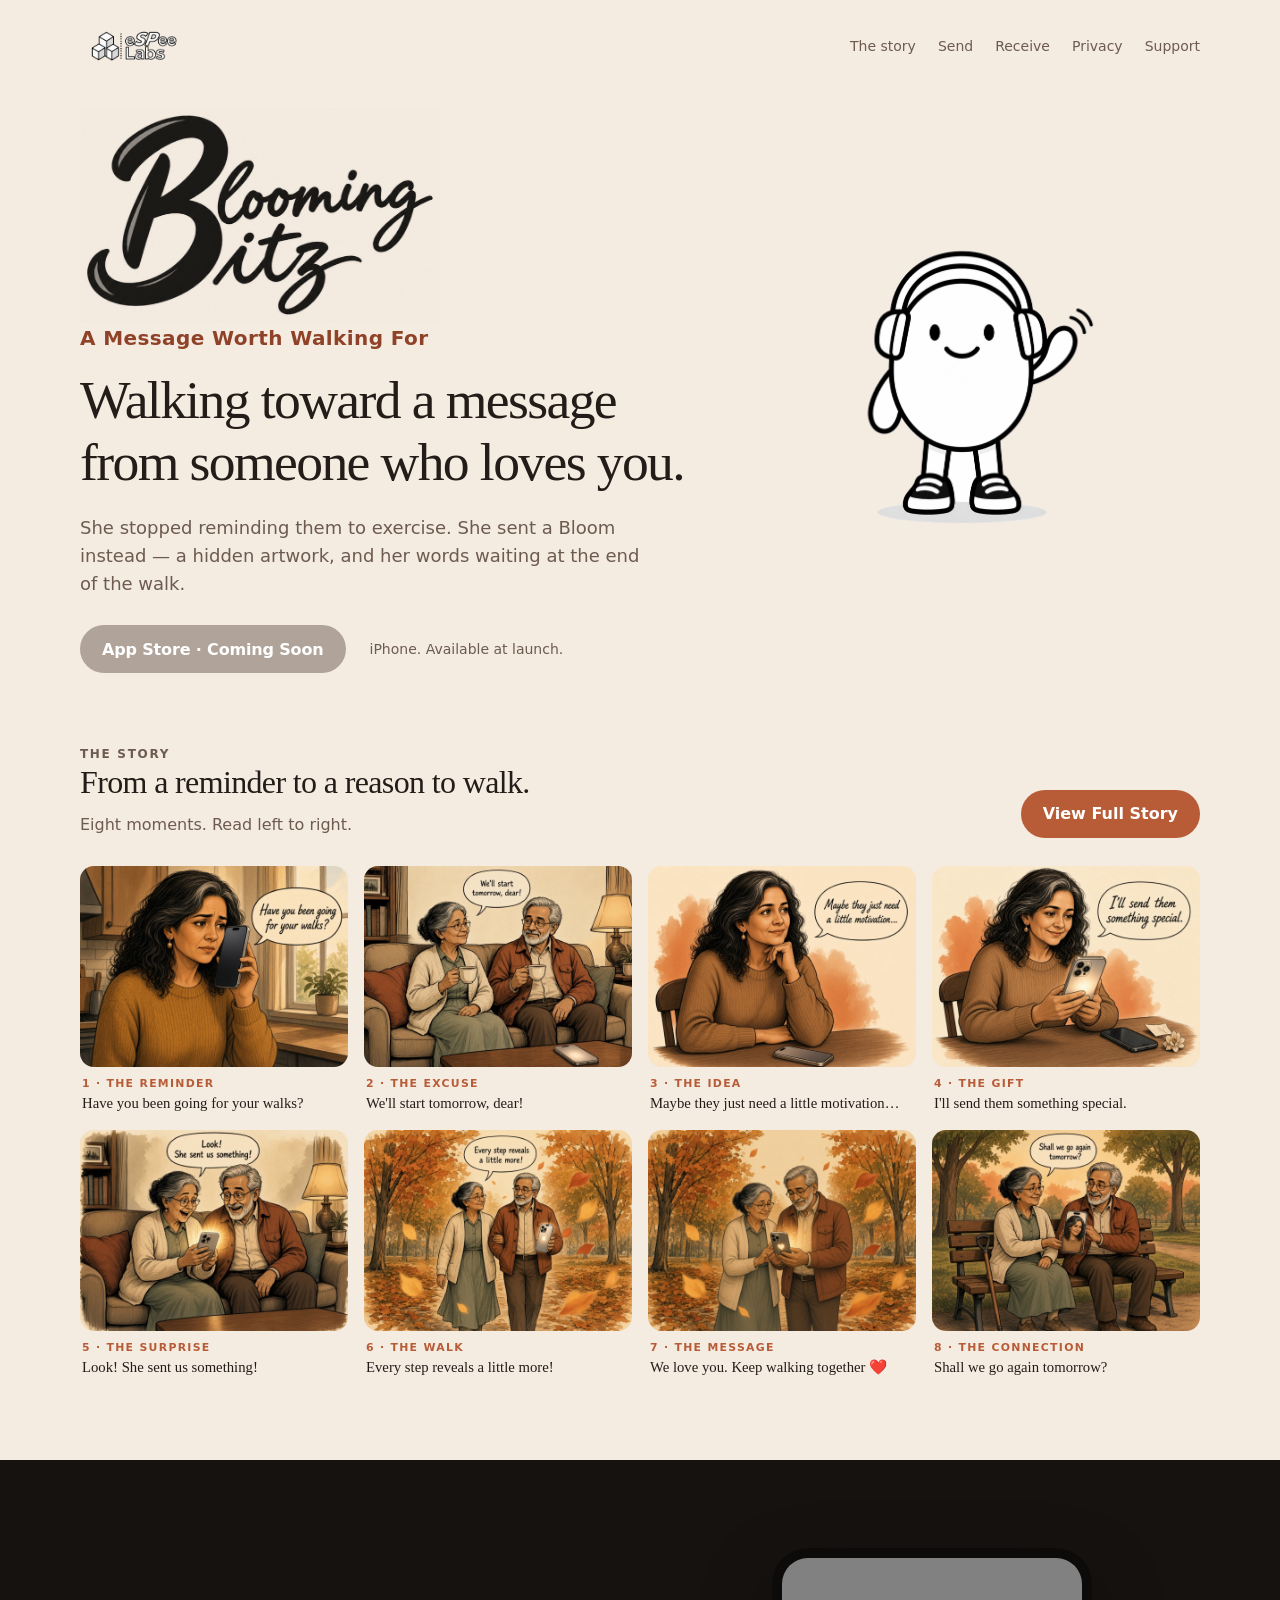
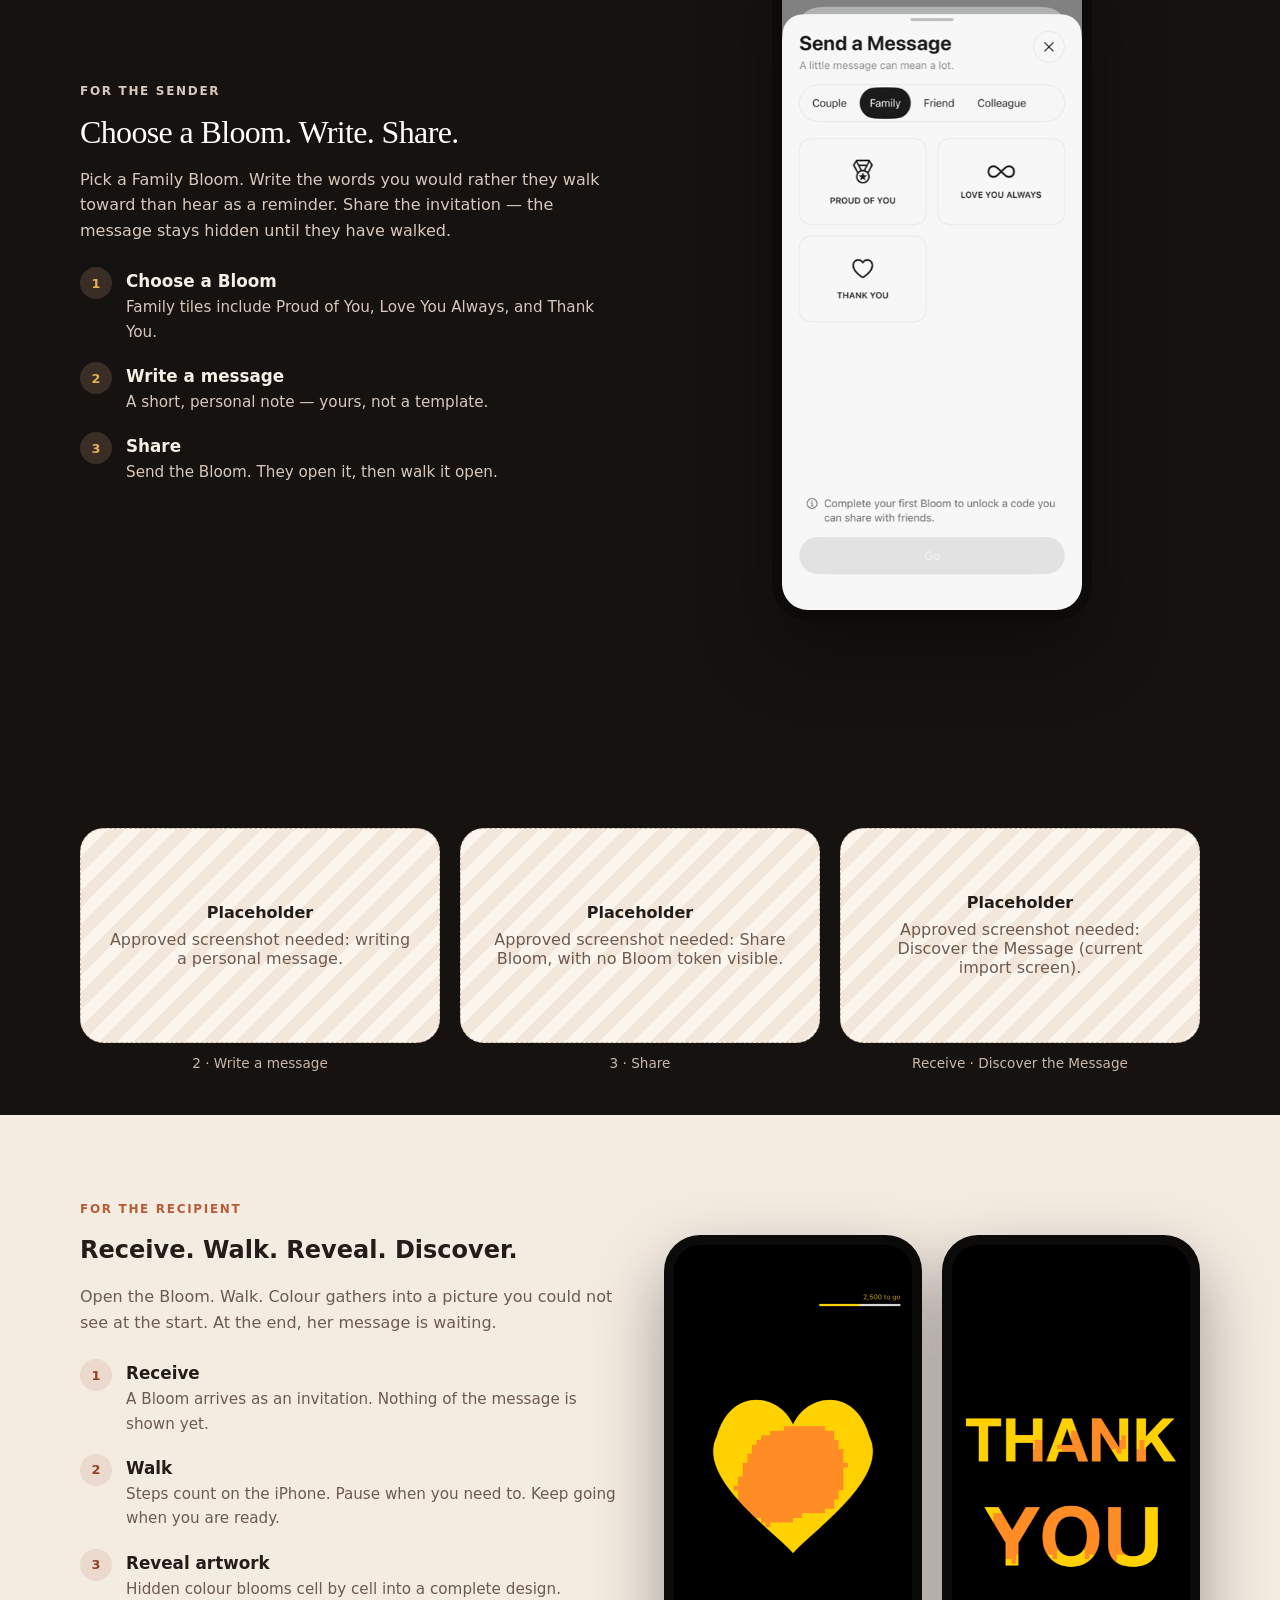
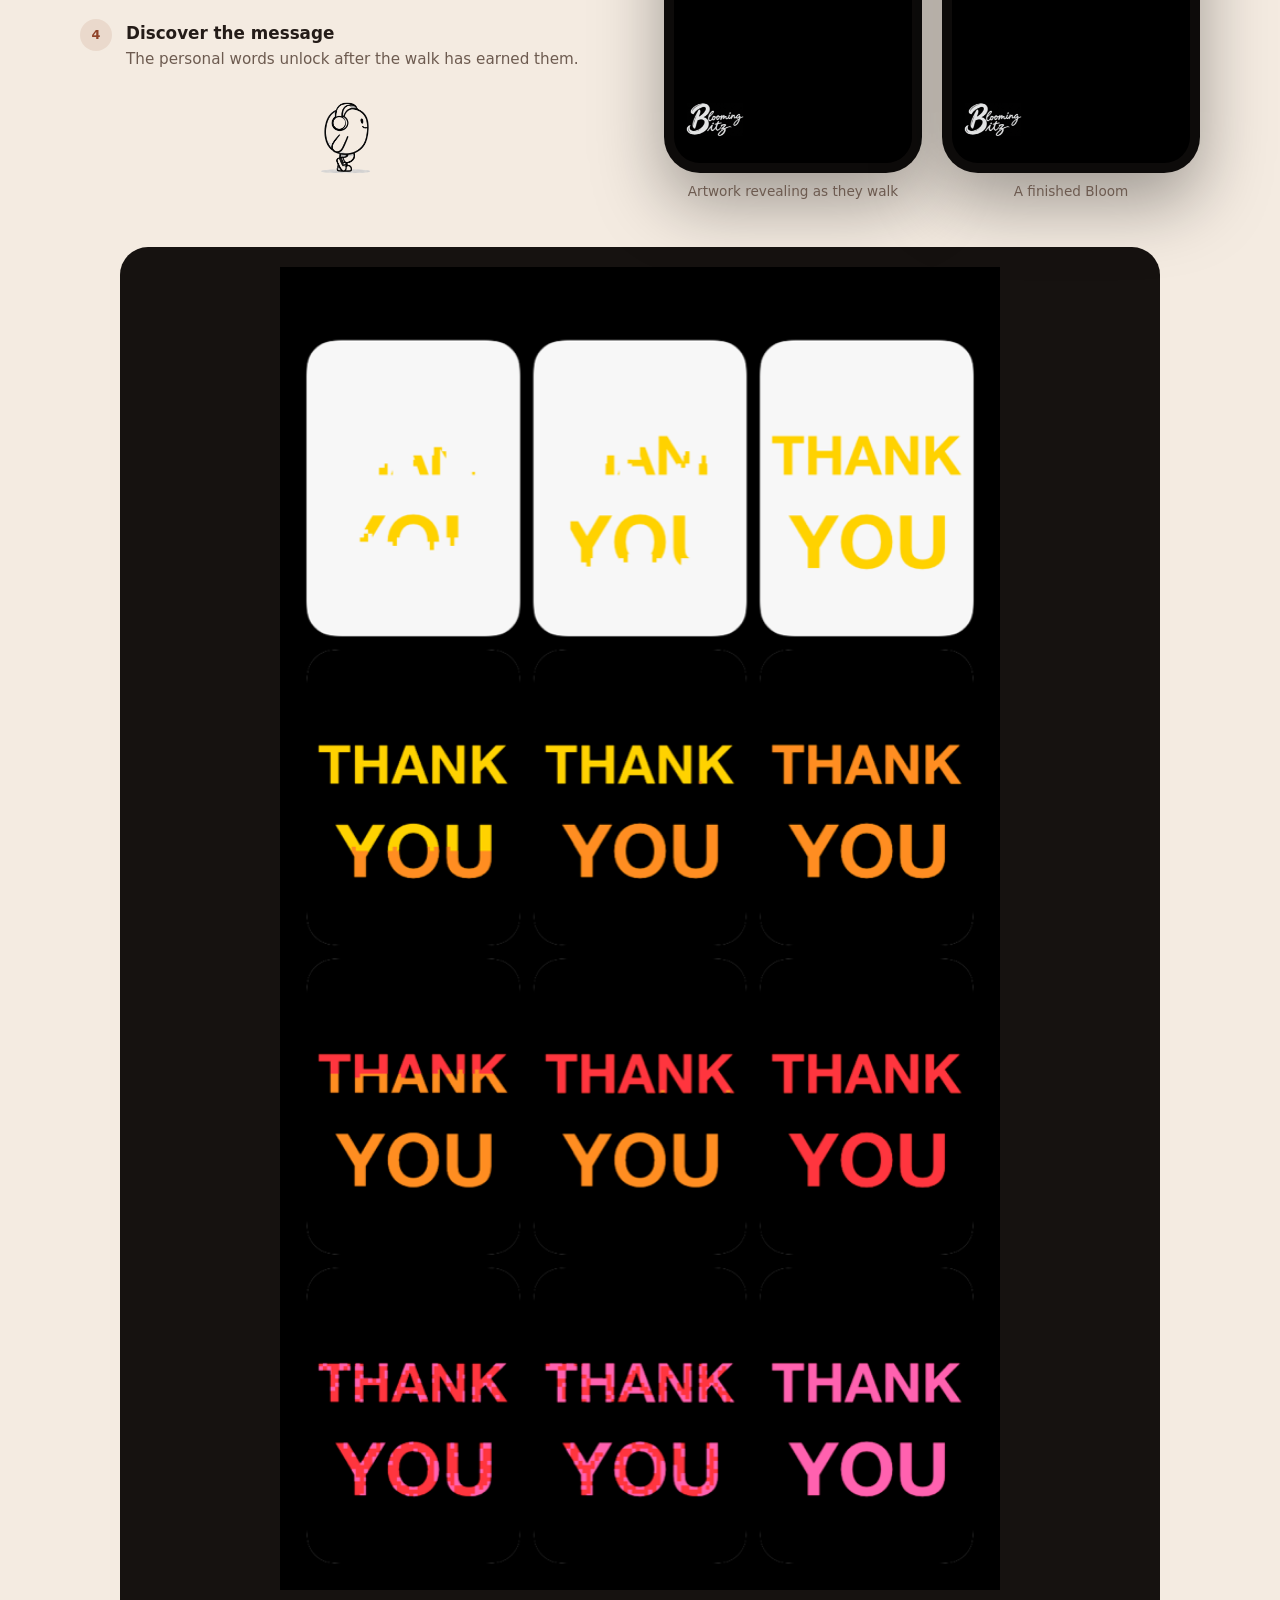
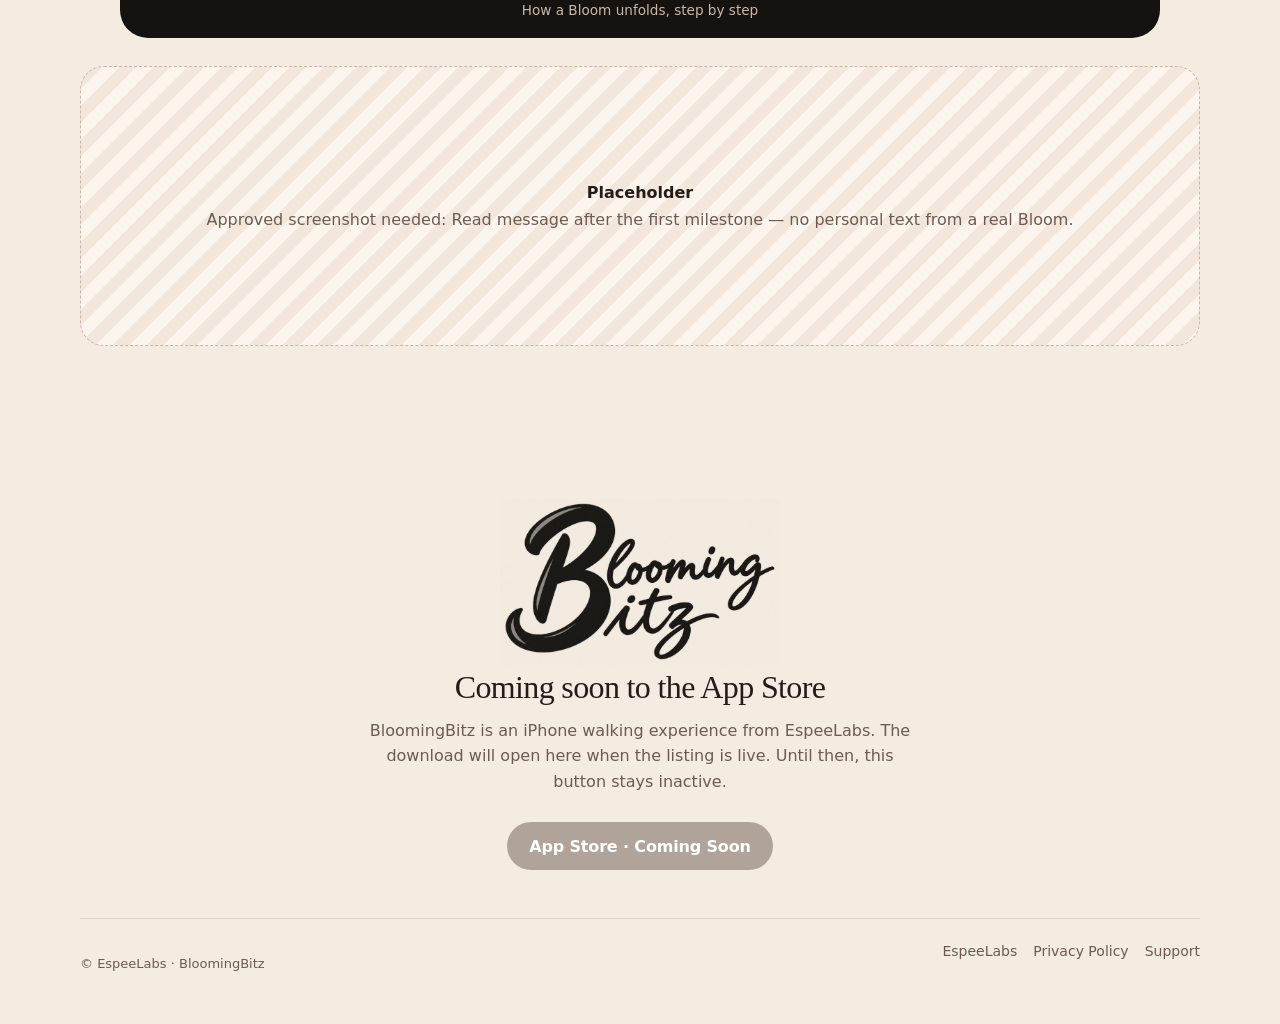
==== bloomingbitz/index.html @ 758274c8 "feat: add BloomingBitz landing page and comic story Co-authored-by: Cursor <cursoragent@cursor.com>" ====
<!doctype html>
<html lang="en">
<head>
  <meta charset="utf-8">
  <meta name="viewport" content="width=device-width, initial-scale=1">
  <title>BloomingBitz — A Message Worth Walking For</title>
  <meta name="description" content="A daughter sends a Bloom. Her parents walk, artwork unfolds, and a hidden message waits at the end. BloomingBitz: a message worth walking for.">
  <meta name="author" content="EspeeLabs">
  <meta name="color-scheme" content="light">
  <meta name="theme-color" content="#f4ebe1">
  <link rel="canonical" href="https://espeelabs.com/bloomingbitz/">
  <link rel="icon" href="media/icon.png" type="image/png">
  <link rel="apple-touch-icon" href="media/icon.png">
  <meta property="og:type" content="website">
  <meta property="og:site_name" content="EspeeLabs">
  <meta property="og:title" content="BloomingBitz — A Message Worth Walking For">
  <meta property="og:description" content="Walking toward a message from someone who loves you.">
  <meta property="og:url" content="https://espeelabs.com/bloomingbitz/">
  <meta property="og:image" content="https://espeelabs.com/bloomingbitz/media/icon.png">
  <meta property="og:image:alt" content="BloomingBitz app icon">
  <meta name="twitter:card" content="summary">
  <meta name="twitter:title" content="BloomingBitz — A Message Worth Walking For">
  <meta name="twitter:description" content="Walking toward a message from someone who loves you.">
  <meta name="twitter:image" content="https://espeelabs.com/bloomingbitz/media/icon.png">
  <script type="application/ld+json">
  {
    "@context": "https://schema.org",
    "@type": "SoftwareApplication",
    "name": "BloomingBitz",
    "applicationCategory": "HealthApplication",
    "operatingSystem": "iOS",
    "url": "https://espeelabs.com/bloomingbitz/",
    "image": "https://espeelabs.com/bloomingbitz/media/icon.png",
    "description": "A walking experience that reveals hidden artwork and a personal message, one step at a time.",
    "author": { "@type": "Organization", "name": "EspeeLabs", "url": "https://espeelabs.com/" }
  }
  </script>
  <style>
    :root {
      color-scheme: light;
      --paper: #f4ebe1;
      --paper-2: #fbf5ee;
      --ink: #241c18;
      --muted: #6d5b50;
      --line: #e2d3c6;
      --terracotta: #b85c38;
      --terracotta-deep: #8f4228;
      --peach: #f3d7c4;
      --night: #161210;
      --night-2: #221b17;
      --gold: #e2b15a;
      font-family: ui-sans-serif, system-ui, -apple-system, BlinkMacSystemFont, "Segoe UI", sans-serif;
      color: var(--ink);
      background: var(--paper);
    }
    * { box-sizing: border-box; }
    html { scroll-behavior: smooth; }
    body { margin: 0; }
    img { max-width: 100%; height: auto; }
    a { color: inherit; text-underline-offset: .2em; }
    a:hover { text-decoration-thickness: .12em; }
    a:focus-visible, button:focus-visible, .store-btn:focus-visible {
      outline: 2px solid var(--terracotta);
      outline-offset: 4px;
      border-radius: 4px;
    }
    .skip {
      position: absolute;
      left: 12px;
      top: -40px;
      background: var(--ink);
      color: var(--paper);
      padding: .6rem 1rem;
      z-index: 10;
    }
    .skip:focus { top: 12px; }
    .wrap { width: min(100% - 40px, 1120px); margin-inline: auto; }
    header {
      display: flex;
      justify-content: space-between;
      align-items: center;
      gap: 20px;
      padding-block: 28px 8px;
    }
    .brand {
      display: block;
      flex: 0 0 auto;
      text-decoration: none;
      line-height: 0;
    }
    .brand img {
      display: block;
      height: 36px;
      width: auto;
    }
    nav { display: flex; flex-wrap: wrap; gap: 8px 22px; font-size: .875rem; }
    nav a { text-decoration: none; color: var(--muted); }
    nav a:hover { color: var(--ink); text-decoration: underline; }
    .hero {
      display: grid;
      grid-template-columns: 1.15fr .85fr;
      gap: 40px;
      align-items: center;
      padding-block: 36px 72px;
    }
    .logo {
      display: block;
      width: min(100%, 360px);
      margin: 0 0 4px;
      mix-blend-mode: multiply;
    }
    .subtitle {
      margin: 0 0 20px;
      color: var(--terracotta-deep);
      font-size: clamp(1.05rem, 2vw, 1.25rem);
      font-weight: 600;
      letter-spacing: .02em;
    }
    h1 {
      margin: 0 0 20px;
      font-family: "Iowan Old Style", "Palatino Linotype", Palatino, Georgia, serif;
      font-size: clamp(2rem, 5vw, 3.35rem);
      font-weight: 500;
      line-height: 1.15;
      letter-spacing: -.03em;
      text-wrap: balance;
    }
    .lede {
      margin: 0 0 28px;
      max-width: 36rem;
      color: var(--muted);
      font-size: 1.125rem;
      line-height: 1.55;
    }
    .hero-visual {
      position: relative;
      min-height: 280px;
      display: grid;
      place-items: end center;
    }
    .beebee {
      width: min(58%, 280px);
      display: block;
    }
    .cta-row { display: flex; flex-wrap: wrap; align-items: center; gap: 16px 24px; }
    .store-btn {
      display: inline-flex;
      align-items: center;
      justify-content: center;
      min-height: 48px;
      padding: 12px 22px;
      border-radius: 999px;
      background: #b0a49a;
      color: #fff;
      font-weight: 600;
      letter-spacing: -.01em;
      cursor: not-allowed;
      user-select: none;
    }
    .cta-note { margin: 0; color: var(--muted); font-size: .875rem; }
    .story { padding-bottom: 80px; }
    .story-head {
      display: flex;
      flex-wrap: wrap;
      align-items: flex-end;
      justify-content: space-between;
      gap: 16px 24px;
      margin-bottom: 28px;
    }
    .story-copy { max-width: 34rem; }
    .story-head h2 { margin-bottom: 8px; }
    .story-view {
      min-height: 48px;
      padding: 12px 22px;
      border: 0;
      border-radius: 999px;
      background: var(--terracotta);
      color: #fff;
      font: inherit;
      font-weight: 650;
      cursor: pointer;
    }
    .story-view:focus-visible {
      outline: 2px solid var(--terracotta-deep);
      outline-offset: 4px;
    }
    .comic {
      list-style: none;
      margin: 0;
      padding: 0;
      display: grid;
      grid-template-columns: repeat(4, 1fr);
      gap: 14px 16px;
    }
    .comic figure { margin: 0; }
    .comic img {
      display: block;
      width: 100%;
      height: auto;
      aspect-ratio: 4 / 3;
      object-fit: cover;
      border-radius: 14px;
      background: #ead9cc;
    }
    .comic figcaption { padding: 10px 2px 2px; }
    .comic-title {
      display: block;
      font-size: .68rem;
      font-weight: 700;
      letter-spacing: .12em;
      text-transform: uppercase;
      color: var(--terracotta);
      margin-bottom: 4px;
    }
    .comic q {
      display: block;
      quotes: none;
      font-family: "Iowan Old Style", "Palatino Linotype", Palatino, Georgia, serif;
      font-size: .92rem;
      line-height: 1.35;
      color: var(--ink);
    }
    .kicker {
      margin: 0 0 12px;
      color: var(--terracotta);
      font-size: .75rem;
      font-weight: 700;
      letter-spacing: .14em;
      text-transform: uppercase;
    }
    .story-head h2, .panel h2, .cta-band h2 {
      margin: 0 0 12px;
      font-family: "Iowan Old Style", "Palatino Linotype", Palatino, Georgia, serif;
      font-size: clamp(1.5rem, 3vw, 2rem);
      font-weight: 500;
      letter-spacing: -.02em;
    }
    .story-head p { margin: 0; color: var(--muted); line-height: 1.55; }
    .band { background: var(--night); color: #f6efe6; }
    .band .wrap { padding-block: 72px; }
    .band h2 { color: #fff; }
    .panel p, .steps p { color: #d8c8bb; line-height: 1.6; }
    .split {
      display: grid;
      grid-template-columns: 1fr 1fr;
      gap: 48px;
      align-items: center;
    }
    .steps { list-style: none; margin: 24px 0 0; padding: 0; display: grid; gap: 18px; }
    .steps li {
      display: grid;
      grid-template-columns: auto 1fr;
      gap: 14px;
      align-items: start;
    }
    .num {
      width: 32px;
      height: 32px;
      border-radius: 50%;
      display: grid;
      place-items: center;
      background: #3a2d26;
      color: var(--gold);
      font-size: .8rem;
      font-weight: 700;
    }
    .steps h3 { margin: 4px 0 4px; font-size: 1.05rem; }
    .steps p { margin: 0; font-size: .95rem; }
    .ink-copy { color: var(--muted); line-height: 1.6; max-width: 36rem; }
    .ink-steps { color: var(--ink); }
    .ink-steps .num { background: #ead9cc; color: var(--terracotta-deep); }
    .ink-steps p { color: var(--muted); }
    .cap { display: block; margin-top: 12px; text-align: center; font-size: .85rem; color: #c9b8aa; }
    .cap-ink { color: var(--muted); }
    .phone {
      width: min(100%, 320px);
      margin-inline: auto;
      background: #0d0b0a;
      border-radius: 36px;
      padding: 10px;
      box-shadow: 0 30px 70px rgba(0,0,0,.35);
    }
    .phone img { display: block; width: 100%; border-radius: 26px; }
    .light-section { padding-block: 80px; }
    .placeholder {
      min-height: 280px;
      border: 1.5px dashed #c9b6a6;
      border-radius: 24px;
      background: repeating-linear-gradient(-45deg, #fbf5ee, #fbf5ee 12px, #f3e7db 12px, #f3e7db 24px);
      display: grid;
      place-items: center;
      text-align: center;
      padding: 28px;
      color: var(--muted);
    }
    .placeholder strong { display: block; color: var(--ink); margin-bottom: 8px; }
    .trio {
      display: grid;
      grid-template-columns: repeat(3, 1fr);
      gap: 20px;
      margin-top: 48px;
      align-items: stretch;
    }
    .trio .phone, .trio .placeholder { width: 100%; }
    .trio .placeholder { min-height: 100%; }
    .gallery {
      display: grid;
      grid-template-columns: repeat(3, 1fr);
      gap: 20px;
      margin-top: 40px;
    }
    .gallery.pair { grid-template-columns: 1fr 1fr; align-items: end; }
    .gallery figure { margin: 0; }
    .gallery figcaption {
      margin-top: 10px;
      color: var(--muted);
      font-size: .85rem;
      text-align: center;
    }
    .stages {
      margin-top: 48px;
      background: var(--night);
      border-radius: 28px;
      padding: 20px;
    }
    .stages img { display: block; width: min(100%, 720px); margin-inline: auto; }
    .cta-band {
      text-align: center;
      padding-block: 72px 48px;
    }
    .cta-band .logo { width: min(70%, 280px); margin-inline: auto; }
    .cta-band p { max-width: 34rem; margin: 0 auto 28px; color: var(--muted); line-height: 1.6; }
    .cta-band .cta-row { justify-content: center; }
    footer {
      border-top: 1px solid var(--line);
      padding-block: 24px 40px;
      color: var(--muted);
      font-size: .8125rem;
      display: flex;
      flex-wrap: wrap;
      justify-content: space-between;
      gap: 12px 24px;
    }
    footer nav { gap: 16px; }
    .walk-row {
      display: flex;
      align-items: flex-end;
      gap: 16px;
      justify-content: center;
      margin-top: 8px;
    }
    .walk-row img { width: 92px; }
    @media (max-width: 860px) {
      header { flex-wrap: wrap; align-items: flex-start; }
      .brand img { height: 28px; }
      nav { width: 100%; }
      .hero, .split, .gallery, .trio { grid-template-columns: 1fr; }
      .comic { grid-template-columns: 1fr 1fr; gap: 12px 12px; }
      .comic-viewer .comic { grid-template-columns: 1fr; gap: 20px; }
      .comic-viewer img { object-fit: cover; }
      .comic-viewer q { font-size: 1.05rem; }
      .comic-lightbox { padding: 0; }
      .comic-lightbox-sheet {
        width: 100%;
        max-height: 100dvh;
        border-radius: 0;
        padding: 12px 16px 24px;
      }
      .comic q { font-size: .82rem; }
      .hero { padding-block: 20px 48px; gap: 12px; }
      .hero-visual { min-height: 0; justify-items: start; }
      .beebee { width: 120px; }
      .story { padding-bottom: 56px; }
      .light-section, .band .wrap, .cta-band { padding-block: 56px; }
    }
    @media (prefers-reduced-motion: reduce) {
      html { scroll-behavior: auto; }
      .comic-lightbox, .comic-lightbox-sheet { transition: none; }
    }
    body.comic-lb-open { overflow: hidden; }
    .comic-lightbox {
      position: fixed;
      inset: 0;
      z-index: 80;
      display: none;
      align-items: center;
      justify-content: center;
      padding: 16px;
    }
    .comic-lightbox.is-open { display: flex; }
    .comic-lightbox-backdrop {
      position: absolute;
      inset: 0;
      background: rgba(22, 18, 16, .78);
    }
    .comic-lightbox-sheet {
      position: relative;
      z-index: 1;
      width: min(100%, 1160px);
      height: auto;
      max-height: calc(100dvh - 32px);
      display: flex;
      flex-direction: column;
      gap: 12px;
      background: var(--paper-2);
      color: var(--ink);
      border-radius: 20px;
      padding: 16px 16px 20px;
      box-shadow: 0 24px 80px rgba(0,0,0,.35);
    }
    .comic-lightbox-toolbar {
      display: flex;
      justify-content: space-between;
      align-items: center;
      gap: 12px;
      flex: 0 0 auto;
    }
    .comic-lightbox-toolbar h2 {
      margin: 0;
      font-family: "Iowan Old Style", "Palatino Linotype", Palatino, Georgia, serif;
      font-size: 1.25rem;
      font-weight: 500;
    }
    .comic-lb-close {
      min-width: 44px;
      min-height: 44px;
      padding: 0 16px;
      border: 0;
      border-radius: 999px;
      background: #ead9cc;
      color: var(--ink);
      font: inherit;
      font-weight: 600;
      cursor: pointer;
    }
    .comic-lb-close:focus-visible,
    .story-view:focus-visible {
      outline: 2px solid var(--terracotta);
      outline-offset: 3px;
    }
    .comic-viewer {
      overflow: auto;
      min-height: 0;
      flex: 0 1 auto;
      -webkit-overflow-scrolling: touch;
    }
    .comic-viewer .comic {
      grid-template-columns: repeat(4, 1fr);
    }
    .comic-viewer img { object-fit: contain; background: #ead9cc; }
    .comic-viewer q { font-size: 1rem; }
    @media (max-width: 860px) {
      .comic-viewer .comic { grid-template-columns: 1fr; gap: 20px; }
      .comic-viewer img { object-fit: cover; }
      .comic-viewer q { font-size: 1.05rem; }
      .comic-lightbox {
        padding: 0;
        align-items: center;
      }
      .comic-lightbox-sheet {
        width: 100%;
        max-height: 100dvh;
        height: auto;
        border-radius: 0;
        padding: 12px 16px 24px;
      }
    }
  </style>
</head>
<body>
  <a class="skip" href="#content">Skip to content</a>
  <div class="wrap">
    <header>
      <a class="brand" href="/">
        <img src="/assets/espeelabs-logo.png" width="1968" height="719" alt="EspeeLabs">
      </a>
      <nav aria-label="Page">
        <a href="#story">The story</a>
        <a href="#send">Send</a>
        <a href="#receive">Receive</a>
        <a href="/bloomingbitz/privacy/">Privacy</a>
        <a href="/bloomingbitz/support/">Support</a>
      </nav>
    </header>
  </div>

  <main id="content">
    <div class="wrap">
      <section class="hero" aria-labelledby="promise">
        <div>
          <img class="logo" src="media/logo.png" width="804" height="479" alt="BloomingBitz">
          <p class="subtitle">A Message Worth Walking For</p>
          <h1 id="promise">Walking toward a message from someone who loves you.</h1>
          <p class="lede">She stopped reminding them to exercise. She sent a Bloom instead — a hidden artwork, and her words waiting at the end of the walk.</p>
          <div class="cta-row">
            <span class="store-btn" role="note" aria-disabled="true">App Store · Coming Soon</span>
            <p class="cta-note">iPhone. Available at launch.</p>
          </div>
        </div>
        <div class="hero-visual">
          <img class="beebee" src="media/beebee-waving.png" width="541" height="720" alt="Beebee, the BloomingBitz mascot, waving">
        </div>
      </section>

      <section class="story" id="story" aria-labelledby="story-title">
        <div class="story-head">
          <div class="story-copy">
            <p class="kicker">The story</p>
            <h2 id="story-title">From a reminder to a reason to walk.</h2>
            <p>Eight moments. Read left to right.</p>
          </div>
          <button type="button" class="story-view" aria-haspopup="dialog" aria-controls="comic-lightbox">View Full Story</button>
        </div>
        <ol class="comic" id="comic-story">
          <li>
            <figure>
              <img src="media/comic/01.jpg" width="1200" height="900" alt="A daughter in her forties calls her parents on a modern iPhone from her kitchen.">
              <figcaption><span class="comic-title">1 · The Reminder</span><q>Have you been going for your walks?</q></figcaption>
            </figure>
          </li>
          <li>
            <figure>
              <img src="media/comic/02.jpg" width="1200" height="900" alt="Her parents sit on the sofa with tea, receiving her call on a modern iPhone.">
              <figcaption><span class="comic-title">2 · The Excuse</span><q>We'll start tomorrow, dear!</q></figcaption>
            </figure>
          </li>
          <li>
            <figure>
              <img src="media/comic/03.jpg" width="1200" height="900" alt="The daughter sits thinking, her iPhone on the table beside her.">
              <figcaption><span class="comic-title">3 · The Idea</span><q>Maybe they just need a little motivation…</q></figcaption>
            </figure>
          </li>
          <li>
            <figure>
              <img src="media/comic/04.jpg" width="1200" height="900" alt="She creates a Bloom on her iPhone. The screen is a warm glow with no app interface shown.">
              <figcaption><span class="comic-title">4 · The Gift</span><q>I'll send them something special.</q></figcaption>
            </figure>
          </li>
          <li>
            <figure>
              <img src="media/comic/05.jpg" width="1200" height="900" alt="The parents discover the received Bloom together on a modern iPhone.">
              <figcaption><span class="comic-title">5 · The Surprise</span><q>Look! She sent us something!</q></figcaption>
            </figure>
          </li>
          <li>
            <figure>
              <img src="media/comic/06.jpg" width="1200" height="900" alt="The parents walk together in an autumn park, a modern iPhone visible in hand.">
              <figcaption><span class="comic-title">6 · The Walk</span><q>Every step reveals a little more!</q></figcaption>
            </figure>
          </li>
          <li>
            <figure>
              <img src="media/comic/07.jpg" width="1200" height="900" alt="They complete the Bloom and read her message on their iPhone, screen shown as a warm glow.">
              <figcaption><span class="comic-title">7 · The Message</span><q>We love you. Keep walking together ❤️</q></figcaption>
            </figure>
          </li>
          <li>
            <figure>
              <img src="media/comic/08.jpg" width="1200" height="900" alt="Happy parents make a video call to their daughter on a modern iPhone.">
              <figcaption><span class="comic-title">8 · The Connection</span><q>Shall we go again tomorrow?</q></figcaption>
            </figure>
          </li>
        </ol>
      </section>
    </div>

    <section class="band" id="send" aria-labelledby="send-title">
      <div class="wrap split">
        <div class="panel">
          <p class="kicker">For the sender</p>
          <h2 id="send-title">Choose a Bloom. Write. Share.</h2>
          <p>Pick a Family Bloom. Write the words you would rather they walk toward than hear as a reminder. Share the invitation — the message stays hidden until they have walked.</p>
          <ol class="steps">
            <li>
              <span class="num" aria-hidden="true">1</span>
              <div>
                <h3>Choose a Bloom</h3>
                <p>Family tiles include Proud of You, Love You Always, and Thank You.</p>
              </div>
            </li>
            <li>
              <span class="num" aria-hidden="true">2</span>
              <div>
                <h3>Write a message</h3>
                <p>A short, personal note — yours, not a template.</p>
              </div>
            </li>
            <li>
              <span class="num" aria-hidden="true">3</span>
              <div>
                <h3>Share</h3>
                <p>Send the Bloom. They open it, then walk it open.</p>
              </div>
            </li>
          </ol>
        </div>
        <figure class="phone">
          <img src="media/screenshot-choose-bloom.png" width="414" height="900" alt="BloomingBitz Send a Message screen on the Family tab, showing Proud of You, Love You Always, and Thank You">
        </figure>
      </div>
      <div class="wrap trio">
        <div>
          <div class="placeholder" role="img" aria-label="Placeholder for an approved screenshot of writing a personal message">
            <p><strong>Placeholder</strong>Approved screenshot needed: writing a personal message.</p>
          </div>
          <p class="cap">2 · Write a message</p>
        </div>
        <div>
          <div class="placeholder" role="img" aria-label="Placeholder for an approved screenshot of Share Bloom">
            <p><strong>Placeholder</strong>Approved screenshot needed: Share Bloom, with no Bloom token visible.</p>
          </div>
          <p class="cap">3 · Share</p>
        </div>
        <div>
          <div class="placeholder" role="img" aria-label="Placeholder for an approved screenshot of Discover the Message">
            <p><strong>Placeholder</strong>Approved screenshot needed: Discover the Message (current import screen).</p>
          </div>
          <p class="cap">Receive · Discover the Message</p>
        </div>
      </div>
    </section>

    <section class="light-section" id="receive" aria-labelledby="receive-title">
      <div class="wrap split">
        <div>
          <p class="kicker">For the recipient</p>
          <h2 id="receive-title">Receive. Walk. Reveal. Discover.</h2>
          <p class="ink-copy">Open the Bloom. Walk. Colour gathers into a picture you could not see at the start. At the end, her message is waiting.</p>
          <ol class="steps ink-steps">
            <li>
              <span class="num" aria-hidden="true">1</span>
              <div>
                <h3>Receive</h3>
                <p>A Bloom arrives as an invitation. Nothing of the message is shown yet.</p>
              </div>
            </li>
            <li>
              <span class="num" aria-hidden="true">2</span>
              <div>
                <h3>Walk</h3>
                <p>Steps count on the iPhone. Pause when you need to. Keep going when you are ready.</p>
              </div>
            </li>
            <li>
              <span class="num" aria-hidden="true">3</span>
              <div>
                <h3>Reveal artwork</h3>
                <p>Hidden colour blooms cell by cell into a complete design.</p>
              </div>
            </li>
            <li>
              <span class="num" aria-hidden="true">4</span>
              <div>
                <h3>Discover the message</h3>
                <p>The personal words unlock after the walk has earned them.</p>
              </div>
            </li>
          </ol>
          <div class="walk-row">
            <img src="media/beebee-walk.png" width="360" height="440" alt="Beebee walking">
          </div>
        </div>
        <div class="gallery pair">
          <figure>
            <div class="phone">
              <img src="media/screenshot-walking-heart.png" width="414" height="900" alt="BloomingBitz walking canvas: a yellow heart filling with orange as steps remain">
            </div>
            <figcaption>Artwork revealing as they walk</figcaption>
          </figure>
          <figure>
            <div class="phone">
              <img src="media/screenshot-thank-you.png" width="414" height="900" alt="BloomingBitz canvas showing completed Thank You artwork">
            </div>
            <figcaption>A finished Bloom</figcaption>
          </figure>
        </div>
      </div>
      <div class="wrap">
        <figure class="stages">
          <img src="media/screenshot-reveal-stages.png" width="653" height="1200" alt="Twelve stages of a Thank You Bloom, from the first yellow fragments to a fully coloured design">
          <figcaption class="cap">How a Bloom unfolds, step by step</figcaption>
        </figure>
        <div class="placeholder" role="img" aria-label="Placeholder for an approved screenshot of reading the unlocked personal message" style="margin-top:28px;">
          <p><strong>Placeholder</strong>Approved screenshot needed: Read message after the first milestone — no personal text from a real Bloom.</p>
        </div>
      </div>
    </section>

    <div class="wrap">
      <section class="cta-band" aria-labelledby="soon">
        <img class="logo" src="media/logo.png" width="804" height="479" alt="">
        <h2 id="soon">Coming soon to the App Store</h2>
        <p>BloomingBitz is an iPhone walking experience from EspeeLabs. The download will open here when the listing is live. Until then, this button stays inactive.</p>
        <div class="cta-row">
          <span class="store-btn" role="note" aria-disabled="true">App Store · Coming Soon</span>
        </div>
      </section>

      <footer>
        <p>© EspeeLabs · BloomingBitz</p>
        <nav aria-label="Footer">
          <a href="/">EspeeLabs</a>
          <a href="/bloomingbitz/privacy/">Privacy Policy</a>
          <a href="/bloomingbitz/support/">Support</a>
        </nav>
      </footer>
    </div>
  </main>
  <div id="comic-lightbox" class="comic-lightbox" hidden role="dialog" aria-modal="true" aria-labelledby="comic-viewer-title">
    <div class="comic-lightbox-backdrop" data-comic-close></div>
    <div class="comic-lightbox-sheet">
      <div class="comic-lightbox-toolbar">
        <h2 id="comic-viewer-title">The full story</h2>
        <button type="button" class="comic-lb-close" data-comic-close>Close</button>
      </div>
      <div class="comic-viewer" id="comic-viewer" tabindex="0" aria-label="Full comic story"></div>
    </div>
  </div>
  <script src="comic-lightbox.js" defer></script>
</body>
</html>
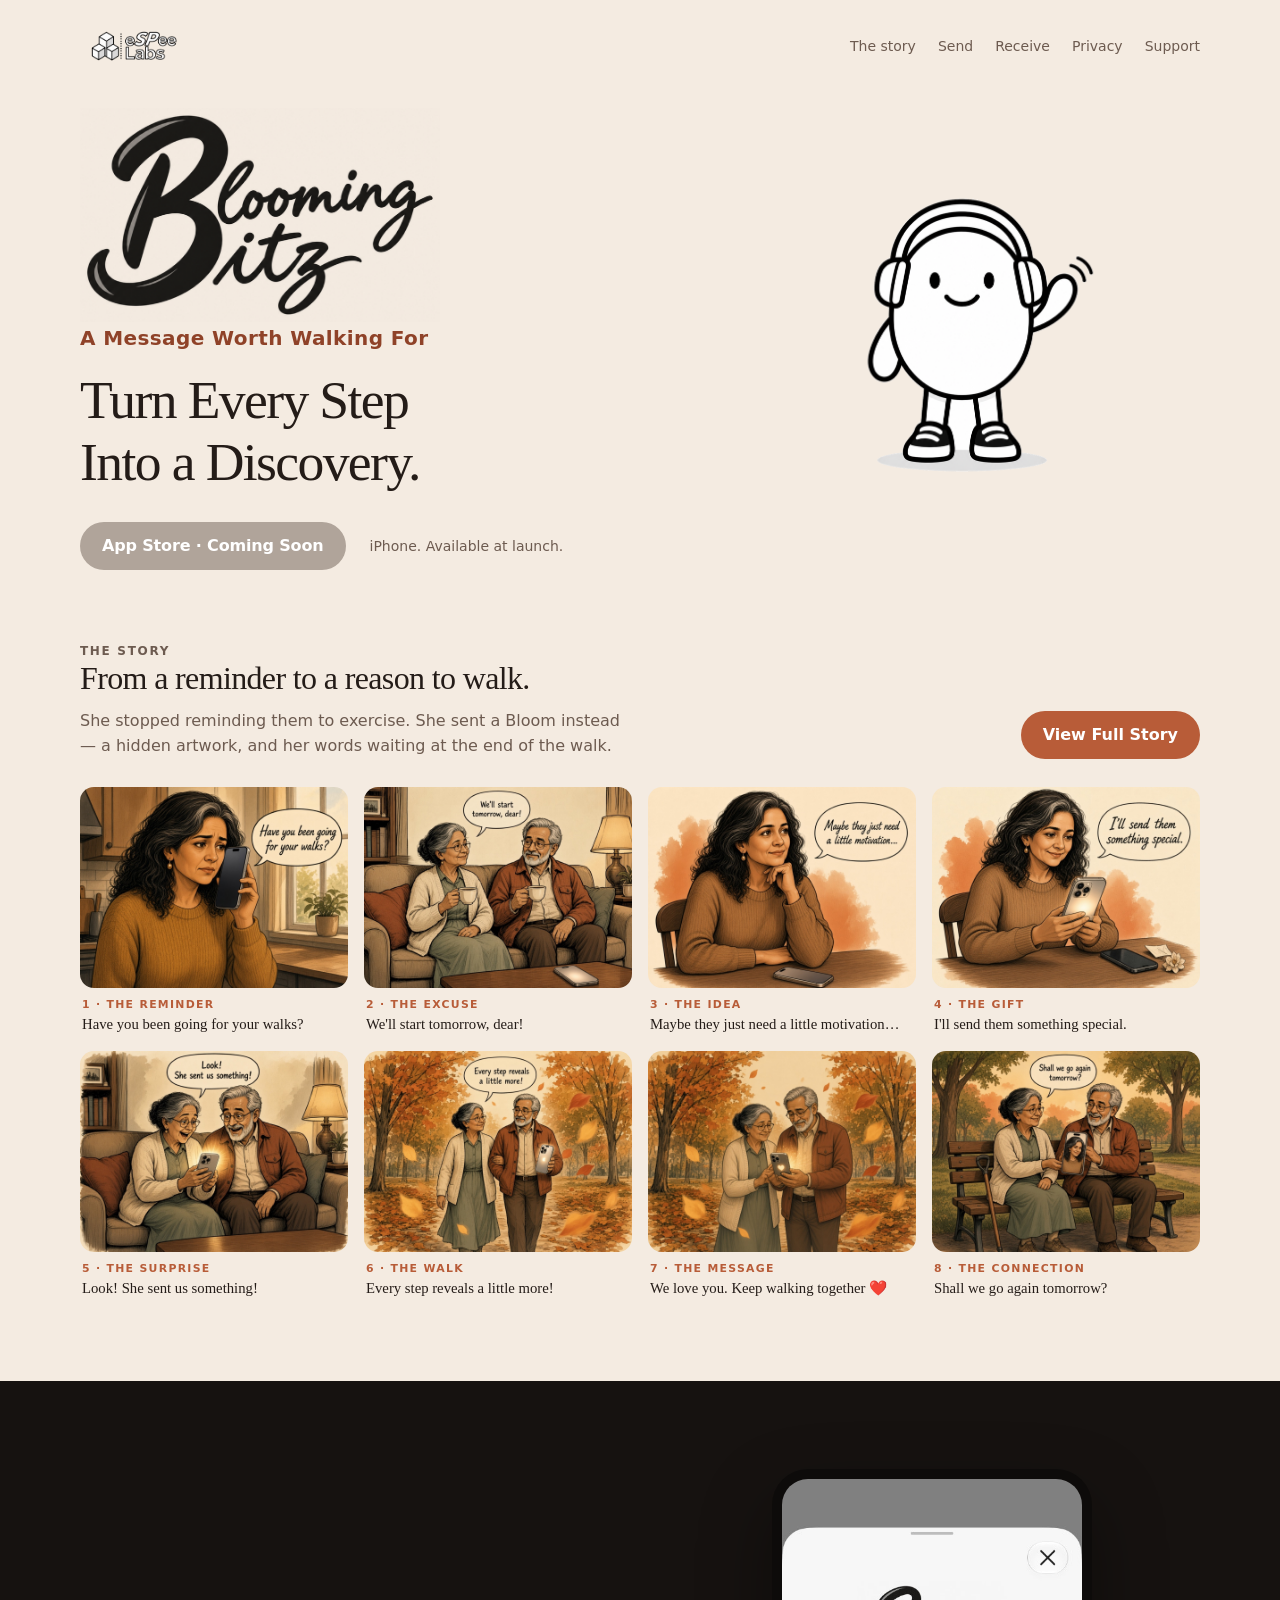
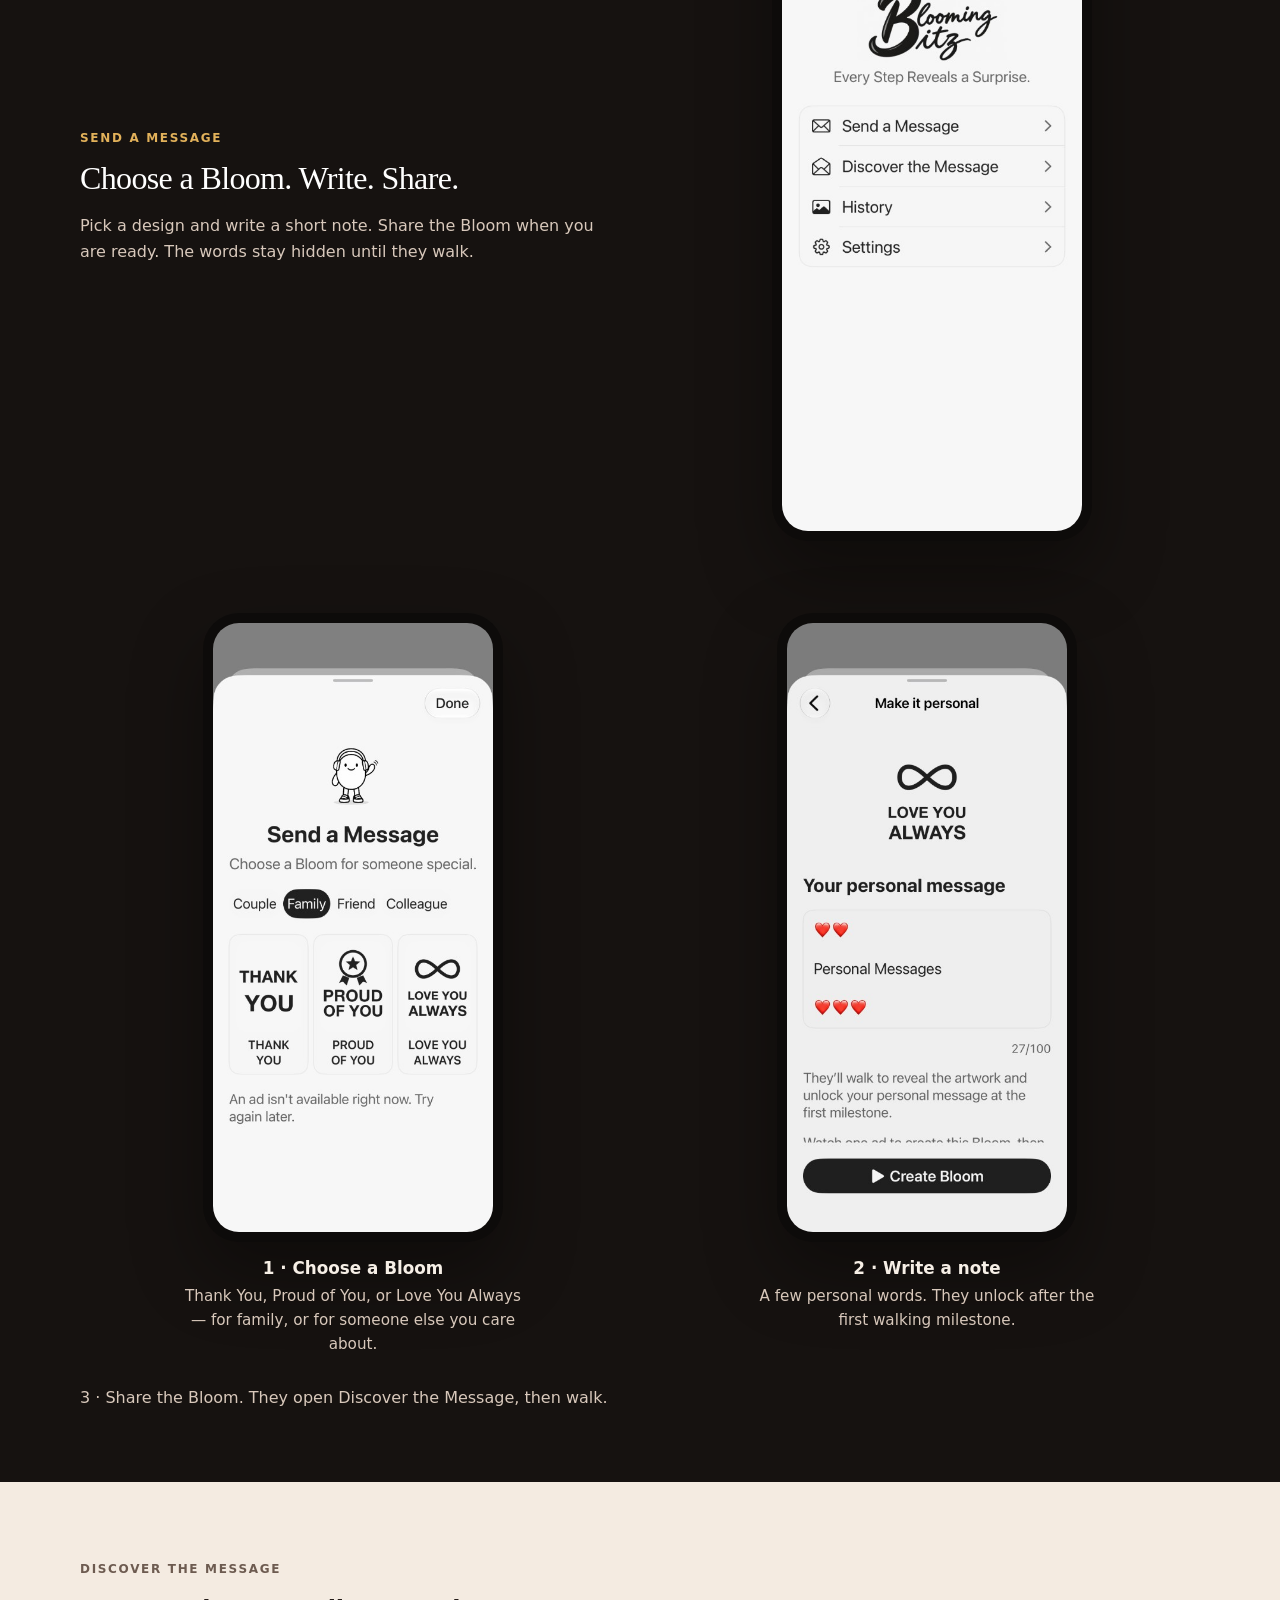
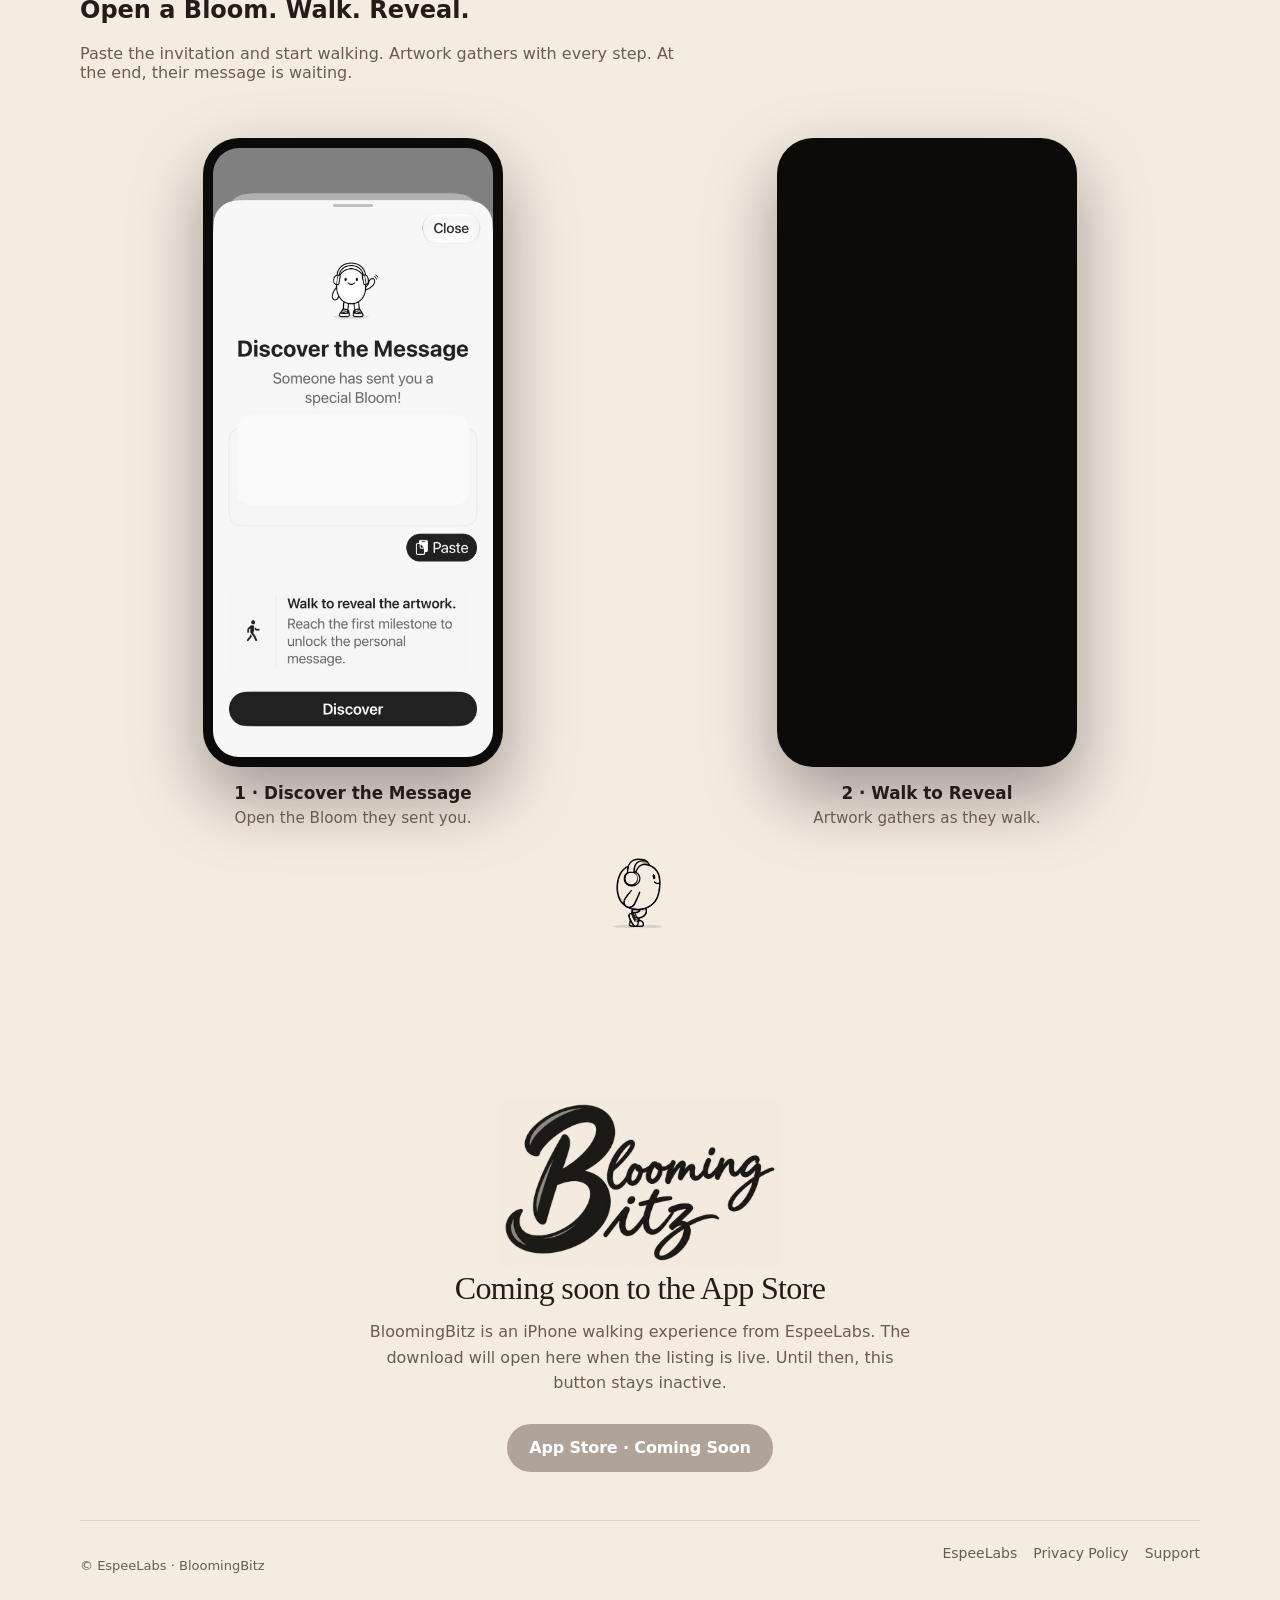
==== commit 348e33c2: "feat: enhance BloomingBitz landing page walkthrough Co-authored-by: Cursor <cursoragent@cursor.com>" ====
--- a/bloomingbitz/index.html
+++ b/bloomingbitz/index.html
@@ -117,7 +117,7 @@
       letter-spacing: .02em;
     }
     h1 {
-      margin: 0 0 20px;
+      margin: 0 0 28px;
       font-family: "Iowan Old Style", "Palatino Linotype", Palatino, Georgia, serif;
       font-size: clamp(2rem, 5vw, 3.35rem);
       font-weight: 500;
@@ -239,7 +239,80 @@
     .band { background: var(--night); color: #f6efe6; }
     .band .wrap { padding-block: 72px; }
     .band h2 { color: #fff; }
-    .panel p, .steps p { color: #d8c8bb; line-height: 1.6; }
+    .band .kicker { color: var(--gold); }
+    .panel p, .steps p, .band .flow-step p, .band .journey-head p, .band .share-note { color: #d8c8bb; line-height: 1.6; }
+    .journey-head { max-width: 38rem; margin-bottom: 36px; }
+    .journey-head p { margin: 0; }
+    .flow {
+      list-style: none;
+      margin: 40px 0 0;
+      padding: 0;
+      display: grid;
+      grid-template-columns: repeat(2, 1fr);
+      gap: 32px 28px;
+      align-items: start;
+    }
+    .flow-3 { grid-template-columns: repeat(3, 1fr); }
+    .flow-step { margin: 0; text-align: center; }
+    .flow-step .phone { width: min(100%, 300px); }
+    .flow-step h3 {
+      margin: 16px 0 6px;
+      font-size: 1.05rem;
+      font-weight: 650;
+    }
+    .flow-step p { margin: 0 auto; max-width: 22rem; font-size: .95rem; }
+    .bloom-reveal-frames {
+      position: relative;
+      aspect-ratio: 471 / 1024;
+    }
+    .bloom-reveal-frames img {
+      position: absolute;
+      inset: 0;
+      width: 100%;
+      height: 100%;
+      object-fit: contain;
+      border-radius: 26px;
+      opacity: 0;
+      animation: bloom-reveal-1 12s linear infinite;
+    }
+    .bloom-reveal-frames img:nth-child(2) { animation-name: bloom-reveal-2; }
+    .bloom-reveal-frames img:nth-child(3) { animation-name: bloom-reveal-3; }
+    .bloom-reveal-frames img:nth-child(4) { animation-name: bloom-reveal-4; }
+    .bloom-reveal-frames img:nth-child(5) { animation-name: bloom-reveal-5; }
+    .bloom-reveal-frames img:nth-child(6) { animation-name: bloom-reveal-6; }
+    @keyframes bloom-reveal-1 {
+      0%, 9.167% { opacity: 1; }
+      12.5%, 96.667% { opacity: 0; }
+      100% { opacity: 1; }
+    }
+    @keyframes bloom-reveal-2 {
+      0%, 9.167% { opacity: 0; }
+      12.5%, 21.667% { opacity: 1; }
+      25%, 100% { opacity: 0; }
+    }
+    @keyframes bloom-reveal-3 {
+      0%, 21.667% { opacity: 0; }
+      25%, 34.167% { opacity: 1; }
+      37.5%, 100% { opacity: 0; }
+    }
+    @keyframes bloom-reveal-4 {
+      0%, 34.167% { opacity: 0; }
+      37.5%, 46.667% { opacity: 1; }
+      50%, 100% { opacity: 0; }
+    }
+    @keyframes bloom-reveal-5 {
+      0%, 46.667% { opacity: 0; }
+      50%, 59.167% { opacity: 1; }
+      62.5%, 100% { opacity: 0; }
+    }
+    @keyframes bloom-reveal-6 {
+      0%, 59.167% { opacity: 0; }
+      62.5%, 96.667% { opacity: 1; }
+      100% { opacity: 0; }
+    }
+    .share-note { margin: 28px 0 0; max-width: 36rem; }
+    .light-section .flow-step p { color: var(--muted); }
+    .light-section .journey-head p { color: var(--muted); }
     .split {
       display: grid;
       grid-template-columns: 1fr 1fr;
@@ -280,7 +353,11 @@
       padding: 10px;
       box-shadow: 0 30px 70px rgba(0,0,0,.35);
     }
-    .phone img { display: block; width: 100%; border-radius: 26px; }
+    .phone img { display: block; width: 100%; height: auto; border-radius: 26px; }
+    .phone .bloom-reveal-frames img {
+      height: 100%;
+      object-fit: contain;
+    }
     .light-section { padding-block: 80px; }
     .placeholder {
       min-height: 280px;
@@ -323,7 +400,18 @@
       border-radius: 28px;
       padding: 20px;
     }
-    .stages img { display: block; width: min(100%, 720px); margin-inline: auto; }
+    .stages-grid {
+      display: grid;
+      grid-template-columns: repeat(3, 1fr);
+      gap: 12px;
+    }
+    .stages-grid img {
+      display: block;
+      width: 100%;
+      height: auto;
+      border-radius: 16px;
+      background: #111;
+    }
     .cta-band {
       text-align: center;
       padding-block: 72px 48px;
@@ -354,8 +442,10 @@
       header { flex-wrap: wrap; align-items: flex-start; }
       .brand img { height: 28px; }
       nav { width: 100%; }
-      .hero, .split, .gallery, .trio { grid-template-columns: 1fr; }
+      .hero, .split, .gallery, .trio, .flow, .flow-3 { grid-template-columns: 1fr; }
       .comic { grid-template-columns: 1fr 1fr; gap: 12px 12px; }
+      .stages-grid { grid-template-columns: 1fr 1fr; }
+      .flow-step .phone { width: min(100%, 280px); }
       .comic-viewer .comic { grid-template-columns: 1fr; gap: 20px; }
       .comic-viewer img { object-fit: cover; }
       .comic-viewer q { font-size: 1.05rem; }
@@ -376,6 +466,8 @@
     @media (prefers-reduced-motion: reduce) {
       html { scroll-behavior: auto; }
       .comic-lightbox, .comic-lightbox-sheet { transition: none; }
+      .bloom-reveal-frames img { animation: none; opacity: 0; }
+      .bloom-reveal-frames img:last-child { opacity: 1; }
     }
     body.comic-lb-open { overflow: hidden; }
     .comic-lightbox {
@@ -490,8 +582,7 @@
         <div>
           <img class="logo" src="media/logo.png" width="804" height="479" alt="BloomingBitz">
           <p class="subtitle">A Message Worth Walking For</p>
-          <h1 id="promise">Walking toward a message from someone who loves you.</h1>
-          <p class="lede">She stopped reminding them to exercise. She sent a Bloom instead — a hidden artwork, and her words waiting at the end of the walk.</p>
+          <h1 id="promise">Turn Every Step Into a Discovery.</h1>
           <div class="cta-row">
             <span class="store-btn" role="note" aria-disabled="true">App Store · Coming Soon</span>
             <p class="cta-note">iPhone. Available at launch.</p>
@@ -507,7 +598,7 @@
           <div class="story-copy">
             <p class="kicker">The story</p>
             <h2 id="story-title">From a reminder to a reason to walk.</h2>
-            <p>Eight moments. Read left to right.</p>
+            <p>She stopped reminding them to exercise. She sent a Bloom instead — a hidden artwork, and her words waiting at the end of the walk.</p>
           </div>
           <button type="button" class="story-view" aria-haspopup="dialog" aria-controls="comic-lightbox">View Full Story</button>
         </div>
@@ -565,123 +656,69 @@
     </div>
 
     <section class="band" id="send" aria-labelledby="send-title">
-      <div class="wrap split">
-        <div class="panel">
-          <p class="kicker">For the sender</p>
-          <h2 id="send-title">Choose a Bloom. Write. Share.</h2>
-          <p>Pick a Family Bloom. Write the words you would rather they walk toward than hear as a reminder. Share the invitation — the message stays hidden until they have walked.</p>
-          <ol class="steps">
-            <li>
-              <span class="num" aria-hidden="true">1</span>
-              <div>
-                <h3>Choose a Bloom</h3>
-                <p>Family tiles include Proud of You, Love You Always, and Thank You.</p>
-              </div>
-            </li>
-            <li>
-              <span class="num" aria-hidden="true">2</span>
-              <div>
-                <h3>Write a message</h3>
-                <p>A short, personal note — yours, not a template.</p>
-              </div>
-            </li>
-            <li>
-              <span class="num" aria-hidden="true">3</span>
-              <div>
-                <h3>Share</h3>
-                <p>Send the Bloom. They open it, then walk it open.</p>
-              </div>
-            </li>
-          </ol>
+      <div class="wrap">
+        <div class="split">
+          <div class="panel">
+            <p class="kicker">Send a Message</p>
+            <h2 id="send-title">Choose a Bloom. Write. Share.</h2>
+            <p>Pick a design and write a short note. Share the Bloom when you are ready. The words stay hidden until they walk.</p>
+          </div>
+          <figure class="phone">
+            <img src="media/screenshot-home.jpg" width="471" height="1024" alt="BloomingBitz home menu with Send a Message, Discover the Message, History, and Settings">
+          </figure>
         </div>
-        <figure class="phone">
-          <img src="media/screenshot-choose-bloom.png" width="414" height="900" alt="BloomingBitz Send a Message screen on the Family tab, showing Proud of You, Love You Always, and Thank You">
-        </figure>
-      </div>
-      <div class="wrap trio">
-        <div>
-          <div class="placeholder" role="img" aria-label="Placeholder for an approved screenshot of writing a personal message">
-            <p><strong>Placeholder</strong>Approved screenshot needed: writing a personal message.</p>
-          </div>
-          <p class="cap">2 · Write a message</p>
-        </div>
-        <div>
-          <div class="placeholder" role="img" aria-label="Placeholder for an approved screenshot of Share Bloom">
-            <p><strong>Placeholder</strong>Approved screenshot needed: Share Bloom, with no Bloom token visible.</p>
-          </div>
-          <p class="cap">3 · Share</p>
-        </div>
-        <div>
-          <div class="placeholder" role="img" aria-label="Placeholder for an approved screenshot of Discover the Message">
-            <p><strong>Placeholder</strong>Approved screenshot needed: Discover the Message (current import screen).</p>
-          </div>
-          <p class="cap">Receive · Discover the Message</p>
-        </div>
+        <ol class="flow">
+          <li class="flow-step">
+            <figure class="phone">
+              <img src="media/screenshot-send-choose.jpg" width="471" height="1024" alt="Send a Message: Family tab with Thank You, Proud of You, and Love You Always Bloom designs">
+            </figure>
+            <h3>1 · Choose a Bloom</h3>
+            <p>Thank You, Proud of You, or Love You Always — for family, or for someone else you care about.</p>
+          </li>
+          <li class="flow-step">
+            <figure class="phone">
+              <img src="media/screenshot-send-write.jpg" width="471" height="1024" alt="Make it personal screen for a Love You Always Bloom, with a short sample note and Create Bloom">
+            </figure>
+            <h3>2 · Write a note</h3>
+            <p>A few personal words. They unlock after the first walking milestone.</p>
+          </li>
+        </ol>
+        <p class="share-note">3 · Share the Bloom. They open Discover the Message, then walk.</p>
       </div>
     </section>
 
     <section class="light-section" id="receive" aria-labelledby="receive-title">
-      <div class="wrap split">
-        <div>
-          <p class="kicker">For the recipient</p>
-          <h2 id="receive-title">Receive. Walk. Reveal. Discover.</h2>
-          <p class="ink-copy">Open the Bloom. Walk. Colour gathers into a picture you could not see at the start. At the end, her message is waiting.</p>
-          <ol class="steps ink-steps">
-            <li>
-              <span class="num" aria-hidden="true">1</span>
-              <div>
-                <h3>Receive</h3>
-                <p>A Bloom arrives as an invitation. Nothing of the message is shown yet.</p>
+      <div class="wrap">
+        <div class="journey-head">
+          <p class="kicker">Discover the Message</p>
+          <h2 id="receive-title">Open a Bloom. Walk. Reveal.</h2>
+          <p>Paste the invitation and start walking. Artwork gathers with every step. At the end, their message is waiting.</p>
+        </div>
+        <ol class="flow">
+          <li class="flow-step">
+            <figure class="phone">
+              <img src="media/screenshot-discover.jpg" width="471" height="1024" alt="Discover the Message screen, with a paste field for a Bloom invitation and a Discover button">
+            </figure>
+            <h3>1 · Discover the Message</h3>
+            <p>Open the Bloom they sent you.</p>
+          </li>
+          <li class="flow-step">
+            <figure class="phone">
+              <div class="bloom-reveal-frames">
+                <img src="media/screenshot-walk-early.jpg" width="471" height="1024" alt="A Thank You Bloom revealing as the recipient walks, from the first fragments to the completed artwork">
+                <img src="media/screenshot-walk-pause.jpg" width="471" height="1024" alt="" aria-hidden="true">
+                <img src="media/screenshot-walk-mid.jpg" width="471" height="1024" alt="" aria-hidden="true">
+                <img src="media/screenshot-walk-almost.jpg" width="471" height="1024" alt="" aria-hidden="true">
+                <img src="media/screenshot-blooming.jpg" width="471" height="1024" alt="" aria-hidden="true">
+                <img src="media/screenshot-thank-you-complete.jpg" width="471" height="1024" alt="" aria-hidden="true">
               </div>
-            </li>
-            <li>
-              <span class="num" aria-hidden="true">2</span>
-              <div>
-                <h3>Walk</h3>
-                <p>Steps count on the iPhone. Pause when you need to. Keep going when you are ready.</p>
-              </div>
-            </li>
-            <li>
-              <span class="num" aria-hidden="true">3</span>
-              <div>
-                <h3>Reveal artwork</h3>
-                <p>Hidden colour blooms cell by cell into a complete design.</p>
-              </div>
-            </li>
-            <li>
-              <span class="num" aria-hidden="true">4</span>
-              <div>
-                <h3>Discover the message</h3>
-                <p>The personal words unlock after the walk has earned them.</p>
-              </div>
-            </li>
-          </ol>
-          <div class="walk-row">
-            <img src="media/beebee-walk.png" width="360" height="440" alt="Beebee walking">
-          </div>
-        </div>
-        <div class="gallery pair">
-          <figure>
-            <div class="phone">
-              <img src="media/screenshot-walking-heart.png" width="414" height="900" alt="BloomingBitz walking canvas: a yellow heart filling with orange as steps remain">
-            </div>
-            <figcaption>Artwork revealing as they walk</figcaption>
-          </figure>
-          <figure>
-            <div class="phone">
-              <img src="media/screenshot-thank-you.png" width="414" height="900" alt="BloomingBitz canvas showing completed Thank You artwork">
-            </div>
-            <figcaption>A finished Bloom</figcaption>
-          </figure>
-        </div>
-      </div>
-      <div class="wrap">
-        <figure class="stages">
-          <img src="media/screenshot-reveal-stages.png" width="653" height="1200" alt="Twelve stages of a Thank You Bloom, from the first yellow fragments to a fully coloured design">
-          <figcaption class="cap">How a Bloom unfolds, step by step</figcaption>
-        </figure>
-        <div class="placeholder" role="img" aria-label="Placeholder for an approved screenshot of reading the unlocked personal message" style="margin-top:28px;">
-          <p><strong>Placeholder</strong>Approved screenshot needed: Read message after the first milestone — no personal text from a real Bloom.</p>
+            </figure>
+            <h3>2 · Walk to Reveal</h3>
+            <p>Artwork gathers as they walk.</p>
+          </li>
+        </ol>
+        <div class="walk-row">
+          <img src="media/beebee-walk.png" width="360" height="440" alt="Beebee walking">
         </div>
       </div>
     </section>
